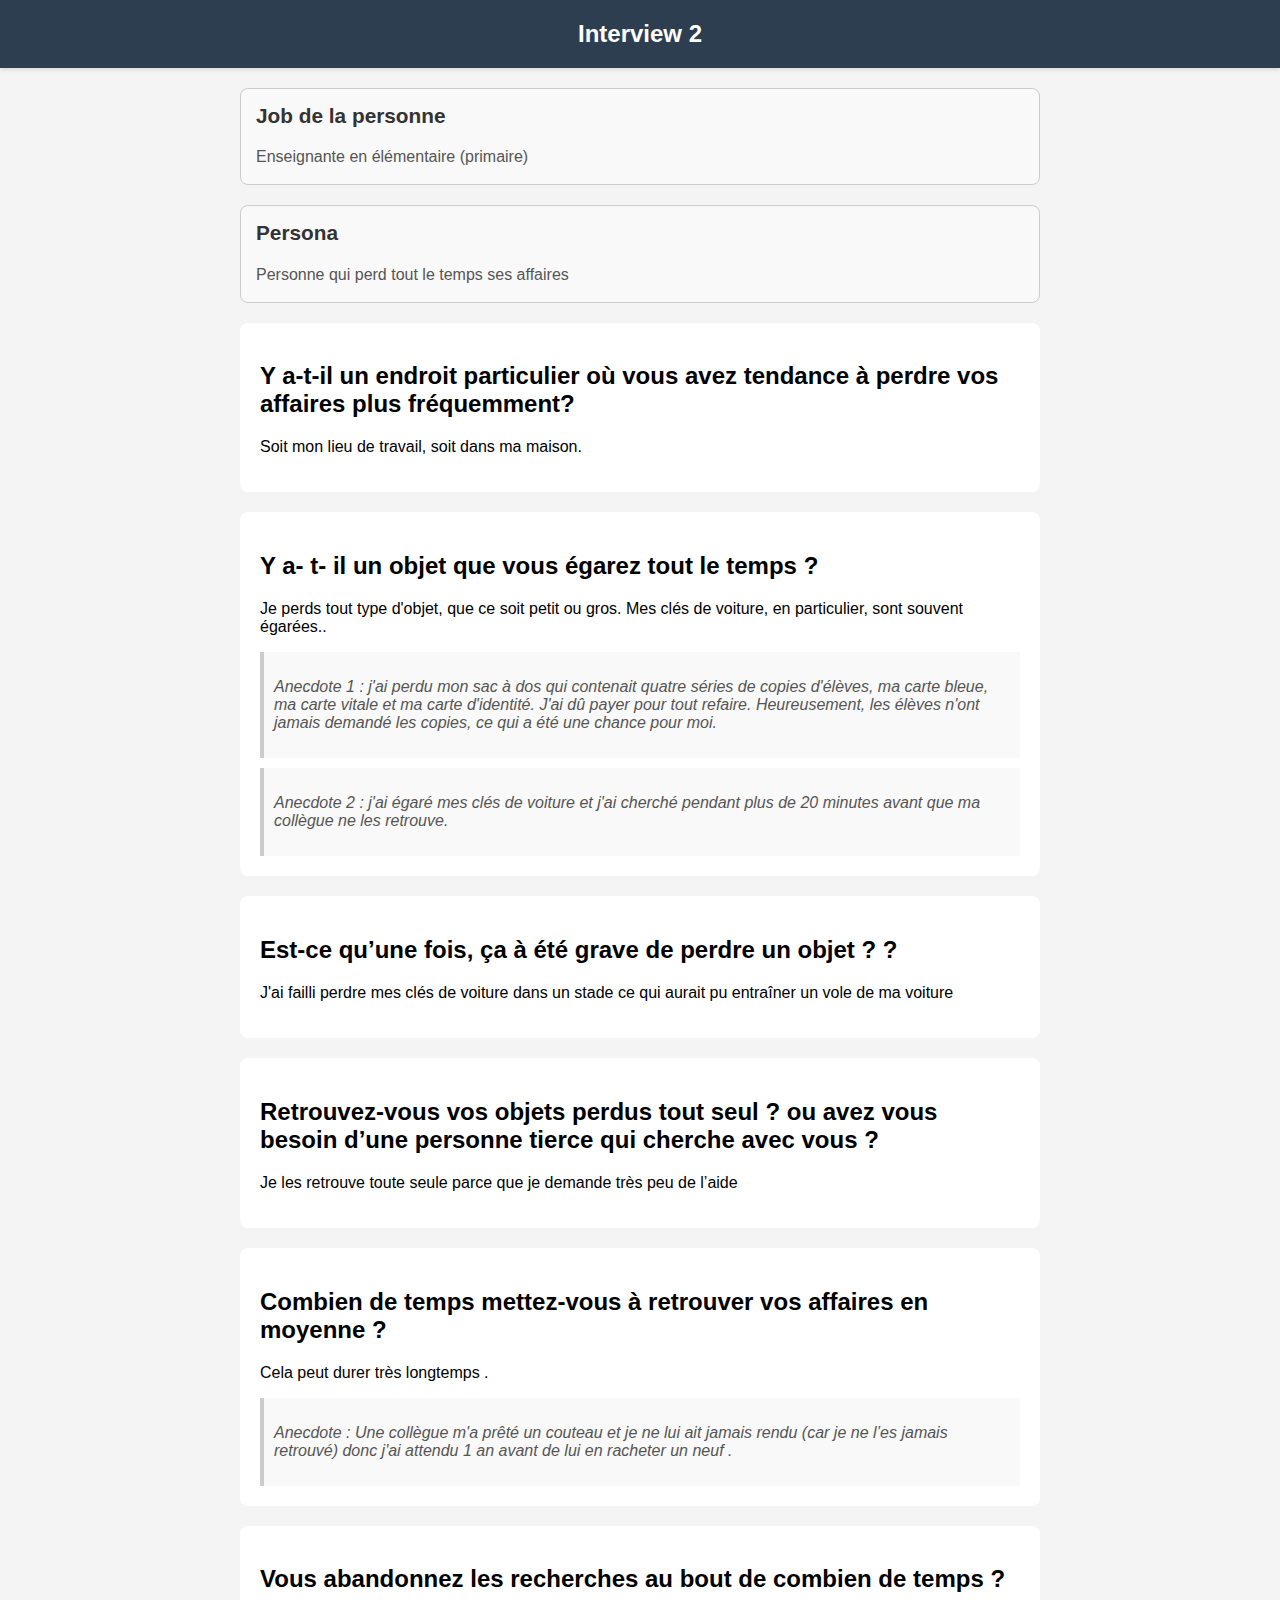
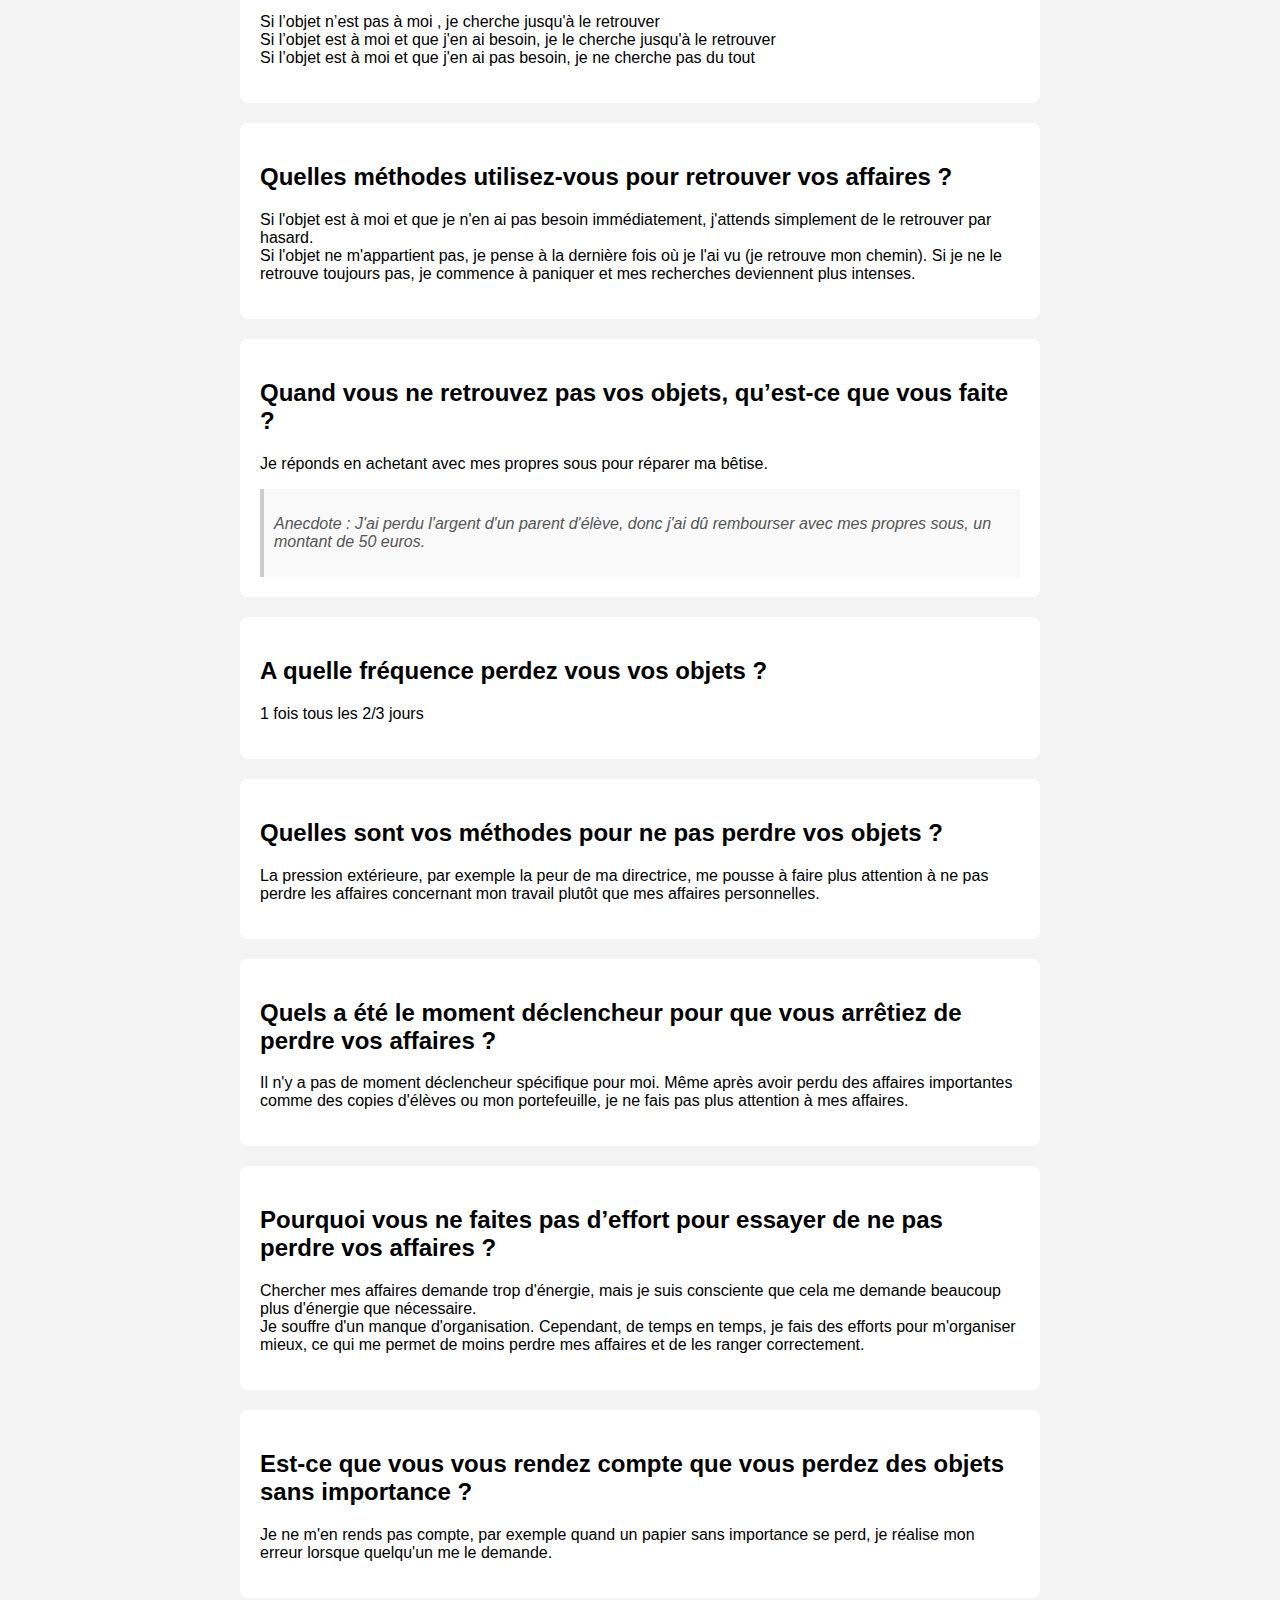
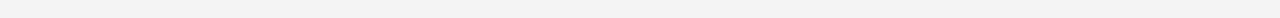
==== page3.html @ 9be54d7b "changement" ====
<!DOCTYPE html>
<html lang="fr">
<head>
    <meta charset="UTF-8">
    <meta name="viewport" content="width=device-width, initial-scale=1.0">
    <title>Interview 2</title>
    <link rel="stylesheet" href="style.css">
</head>
<body>

    <header>
        <h1>Interview 2</h1>
    </header>

    <main>
        <section class="info-section">
            <h2>Job de la personne</h2>
            <p>Enseignante en élémentaire (primaire)</p>
        </section>

        <section class="info-section">
            <h2>Persona</h2>
            <p>Personne qui perd tout le temps ses affaires</p>
        </section>

        <section>
            <h2>Y a-t-il un endroit particulier où vous avez tendance à perdre vos affaires plus fréquemment?</h2>
            <p>Soit mon lieu de travail, soit dans ma maison.</p>
        </section>

        <section>
            <h2>Y a- t- il un objet que vous égarez tout le temps ?
            </h2>
            <p>Je perds tout type d'objet, que ce soit petit ou gros. Mes clés de voiture, en particulier, sont souvent égarées..</p>
            <div class="anecdote">
                <p>Anecdote 1 :  j'ai perdu mon sac à dos qui contenait quatre séries de copies d'élèves, ma carte bleue, ma carte vitale et ma carte d'identité. J'ai dû payer pour tout refaire. Heureusement, les élèves n'ont jamais demandé les copies, ce qui a été une chance pour moi.</p>
            </div>
            <div class="anecdote">
                <p>Anecdote 2 :  j'ai égaré mes clés de voiture et j'ai cherché pendant plus de 20 minutes avant que ma collègue ne les retrouve.</p>
            </div>
        </section>

        <section>
            <h2>Est-ce qu’une fois, ça à été grave de perdre un objet ? ?
            </h2>
            <p> J'ai failli perdre mes clés de voiture dans un stade ce qui aurait pu entraîner un vole de ma voiture</p>
        </section>

        <section>
            <h2>Retrouvez-vous vos objets perdus tout seul ? ou avez vous besoin d’une personne tierce qui cherche avec vous ?</h2>
            <p>Je les retrouve toute seule parce que je demande très peu de l’aide
            </p>
            
        </section>

        <section>
            <h2>Combien de temps mettez-vous à retrouver vos affaires en moyenne ? </h2>
            <p> Cela peut durer très longtemps .</p>
            <div class="anecdote">
                <p>Anecdote :  Une collègue m'a prêté un couteau et je ne lui ait jamais rendu (car je ne l’es jamais retrouvé) donc j'ai attendu 1 an avant de lui en racheter un neuf . 

                </p>
            </div>
        </section>

        <section>
            <h2>Vous abandonnez les recherches au bout de combien de temps ?</h2>
            <p>Si l’objet n’est pas à moi , je cherche jusqu'à le retrouver
                <br>Si l’objet est à moi et que j'en ai besoin, je le cherche jusqu'à le retrouver
                <br>Si l’objet est à moi et que j'en ai pas besoin, je ne cherche pas du tout
                
            </p>
            
        </section>

        <section>
            <h2>Quelles méthodes utilisez-vous pour retrouver vos affaires ?</h2>
            <p>Si l'objet est à moi et que je n'en ai pas besoin immédiatement, j'attends simplement de le retrouver par hasard.
                <br>
                Si l'objet ne m'appartient pas, je pense à la dernière fois où je l'ai vu (je retrouve mon chemin). Si je ne le retrouve toujours pas, je commence à paniquer et mes recherches deviennent plus intenses.</p>
        </section>

        <section>
            <h2>Quand vous ne retrouvez pas vos objets, qu’est-ce que vous faite ?</h2>
            <p>Je réponds en achetant avec mes propres sous pour réparer ma bêtise.</p>
        
            <div class="anecdote">
                <p>Anecdote : J'ai perdu l'argent d'un parent d'élève, donc j'ai dû rembourser avec mes propres sous, un montant de 50 euros.
                </p>
            </div>
        </section>

        <section>
            <h2>A quelle fréquence perdez vous vos objets ?</h2>
            <p> 1 fois tous les 2/3 jours</p>
        </section>

        <section>
            <h2>Quelles sont vos méthodes pour ne pas perdre vos objets ? </h2>
            <p>La pression extérieure, par exemple la peur de ma directrice, me pousse à faire plus attention à ne pas perdre les affaires concernant mon travail plutôt que mes affaires personnelles.</p>
        </section>

        <section>
            <h2>Quels a été le moment déclencheur pour que vous arrêtiez de perdre vos affaires ? </h2>
            <p>Il n'y a pas de moment déclencheur spécifique pour moi. Même après avoir perdu des affaires importantes comme des copies d'élèves ou mon portefeuille, je ne fais pas plus attention à mes affaires.</p>
        </section>
        
        <section>
            <h2>Pourquoi vous ne faites pas d’effort pour essayer de ne pas perdre vos affaires ?</h2>
            <p>Chercher mes affaires demande trop d'énergie, mais je suis consciente que cela me demande beaucoup plus d'énergie que nécessaire.
                <br>
                Je souffre d'un manque d'organisation. Cependant, de temps en temps, je fais des efforts pour m'organiser mieux, ce qui me permet de moins perdre mes affaires et de les ranger correctement. </p>
        </section>

        <section>
            <h2>Est-ce que vous vous rendez compte que vous perdez des objets sans importance ? </h2>
            <p>Je ne m'en rends pas compte, par exemple quand un papier sans importance se perd, je réalise mon erreur lorsque quelqu'un me le demande.</p>
        </section>
        
        </section>
        

    </main>

    <!-- <footer>
        <p>&copy; 2024 Mon Blog. Tous droits réservés.</p>
    </footer> -->

</body>
</html>
---- style.css ----
body {
    font-family: Arial, sans-serif;
    margin: 0;
    padding: 0;
    background-color: #f4f4f4;
}

header {
    background-color: #2c3e50; /* Un bleu plus sombre */
    color: white;
    text-align: center;
    padding: 20px 0;
    box-shadow: 0px 2px 4px rgba(0, 0, 0, 0.1); /* Ajouter une ombre légère */
}

h1 {
    margin: 0;
    font-size: 24px;
}

nav {
    background-color: #5D6D7E; /* Un bleu plus clair */
    padding: 10px;
    text-align: center;
}

nav a {
    color: white;
    text-decoration: none;
    padding: 8px 16px;
    margin: 0 8px;
    border-radius: 5px; /* Ajouter des coins arrondis */
    transition: background-color 0.3s; /* Ajouter une transition de couleur de fond */
}

nav a:hover {
    background-color: #283747; /* Un bleu plus vif au survol */
}

main {
    padding: 20px;
}


#accueil {
    justify-content: center;
    align-items: center;
    padding: 20px;
}

#accueil idee {
    background-color: #f9f9f9;
    border-radius: 8px;
    padding: 20px;
    max-width: 600px;
    box-shadow: 0 0 10px rgba(0, 0, 0, 0.1);
    display: flex;
}

#accueil idee img {
    width: 150px;
    height: 150px;
    border-radius: 50%;
    margin-right: 20px;
}



#accueil idee p {
    color: #555; /* Couleur du texte */
    font-size: 1.1em; /* Taille de police du texte */
    line-height: 1.5; /* Hauteur de ligne pour un meilleur espacement */
}

#accueil p1 {
    color: #777; /* Couleur du texte des créateurs */
    font-style: italic; /* Style italic pour les créateurs */
    position: absolute; /* Position absolue pour placer le texte en bas */
    bottom: 10px; /* Espacement en bas de la page */
    left: 50%; /* Aligner horizontalement le texte */
    transform: translateX(-50%); /* Décaler horizontalement de -50% de la largeur du conteneur */
}

#interviews interview {
    
    flex: 1 0 300px; /* Répartir l'espace disponible de manière équitable, avec une largeur minimale de 300px */
    background-color: white; /* Couleur de fond */
    border-radius: 8px; /* Coins arrondis */
    padding: 20px; /* Espacement interne */
    gap : 20px;
    margin-bottom: 20px; /* Marge inférieure */
    display: flex; /* Utiliser le modèle de boîte flexible */
    flex-direction: column; /* Organiser les éléments verticalement */
    

}

#interviews interview h2 {
    color: #333; /* Couleur du titre */
    font-size: 1.2em; /* Taille du titre */
    margin-top: 0; /* Supprimer la marge supérieure */
}

#interviews interview a {
    color: #007bff; /* Couleur du lien */
    text-decoration: none; /* Supprimer le soulignement par défaut */
}

#interviews interview a:hover {
    text-decoration: underline; /* Ajouter un soulignement au survol */
}



#personas persona {
    flex: 1 0 250px; /* Répartir l'espace disponible de manière équitable, avec une largeur minimale de 300px */
    background-color: white; /* Couleur de fond */
    border-radius: 8px; /* Coins arrondis */
    padding: 20px; /* Espacement interne */
    gap : 20px;
    margin-bottom: 10px; /* Marge inférieure */
    display: flex; /* Utiliser le modèle de boîte flexible */
    flex-direction: column; /* Organiser les éléments verticalement */
}

#personas persona h2 {
    color: #333;
    font-size: 1.2em;
    margin-top: 0;
}

#personas persona p {
    color: #555;
    font-size: 1em;
}


#personas persona img {
    width: 100px; /* Largeur de l'image */
    height: 100px; /* Hauteur de l'image */
    border-radius: 50%; /* Pour rendre l'image circulaire */
    margin-bottom: 5px; /* Espacement en bas de l'image */
    border : 2px solid #333; /* Ajouter une bordure */
}

.info {
    background-color: #f9f9f9;
    border-left: 4px solid #ccc;
    padding: 10px; /* Ajustement pour le padding */
    margin-top: 5px;
}

.info ul {
    margin: 0; /* Supprimer la marge par défaut de la liste */
    padding-left: 20px; /* Ajouter un décalage à gauche pour les éléments de liste */
}

.info li {
    color: #555;
    font-style: italic;
    list-style-type: disc; /* Utiliser des puces pour chaque élément de liste */
}


.citation p {
    font-style: italic;
}


footer {
    background-color: #333;
    color: white;
    text-align: center;
    padding: 10px;
    position: fixed;
    bottom: 0;
    width: 100%;
}



idee {
    text-align: center; /* Centre le texte dans la section idee */
    padding: 20px;
    margin: 20px 0;
    border-radius: 8px;  
}

idee h2 {
    color: #333; /* Couleur du texte pour le titre */
}

idee p {
    color: #555; /* Couleur du texte pour le paragraphe */
}



h1 {
    margin: 0;
}

main {
    max-width: 800px;
    margin: 20px auto;
    padding: 0 20px;
}

section {
    background-color: white;
    border-radius: 8px;
    margin-bottom: 20px;
    padding: 20px;
}

.info-section {
    background-color: #f9f9f9;
    border: 1px solid #ccc;
    padding: 15px;
}

.info-section h2 {
    color: #333;
    font-size: 1.3em;
    margin-top: 0;
}

.info-section p {
    color: #555;
    font-size: 1em;
    margin-bottom: 0;
    line-height: 1.5;

    
}

footer {
    background-color: #333;
    color: white;
    text-align: center;
    padding: 10px 0;
    position: fixed;
    bottom: 0;
    width: 100%;
}


.anecdote {
    background-color: #f9f9f9;
    border-left: 4px solid #ccc;
    padding: 10px;
    margin-top: 10px;
}

.anecdote p {
    color: #555;
    font-style: italic;
}


#Brainstorming {
    width: 700px; /* Largeur souhaitée de la div */
    height: 700px; /* Hauteur souhaitée de la div */
    overflow: hidden; /* Cache tout ce qui dépasse de la div */
}

#Brainstorming img {
    width: 80%; /* Utilise toute la largeur disponible */
    height: auto; /* Ajuste la hauteur de manière proportionnelle */
    display: block; /* Assurez-vous que l'image est traitée comme un élément de bloc */
}

#Brainstorming idee_br {
    flex: 1 0 200px; /* Répartir l'espace disponible de manière équitable, avec une largeur minimale de 300px */
    background-color: white; /* Couleur de fond */
    border-radius: 8px; /* Coins arrondis */
    padding: 20px; /* Espacement interne */
    gap : 20px;
    margin-bottom: 10px; /* Marge inférieure */
    display: flex; /* Utiliser le modèle de boîte flexible */
    flex-direction: column; /* Organiser les éléments verticalement */
    
}

#Brainstorming idee_br h3 {
    color: #333; /* Couleur du texte */
    font-size: 18px; /* Taille de police */
}

#Brainstorming idee_br p {
    color: #666; /* Couleur du texte */
    font-size: 16px; /* Taille de police */
    margin-top: 5px; /* Espace supplémentaire en haut */
}




#videos {
    
    justify-content: center; /* Centrer horizontalement */
    align-items: center; /* Centrer verticalement */
    flex-direction: column; /* Aligner les éléments verticalement */
    text-align: center; /* Centrer le texte */
}

#videos video {
    width: 480px; /* Largeur de la vidéo */
    height: 300px; /* Hauteur de la vidéo */
}
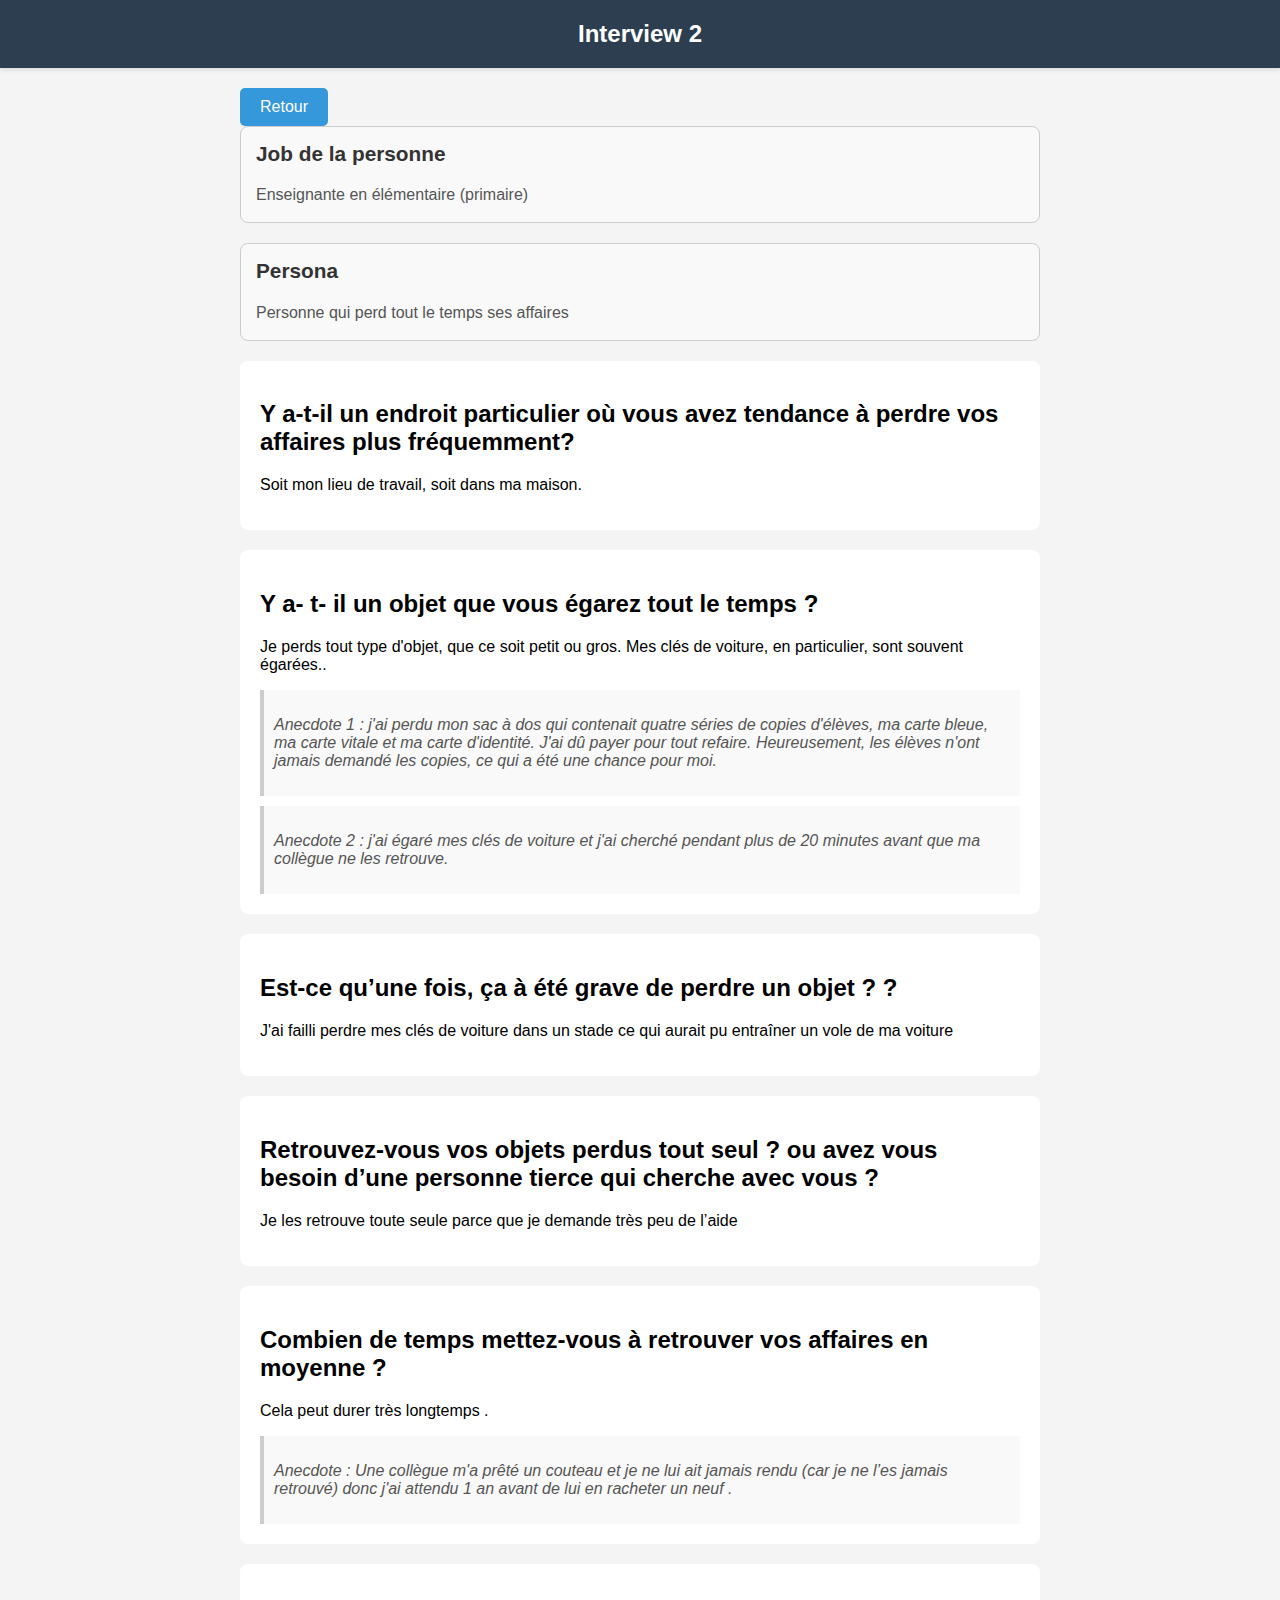
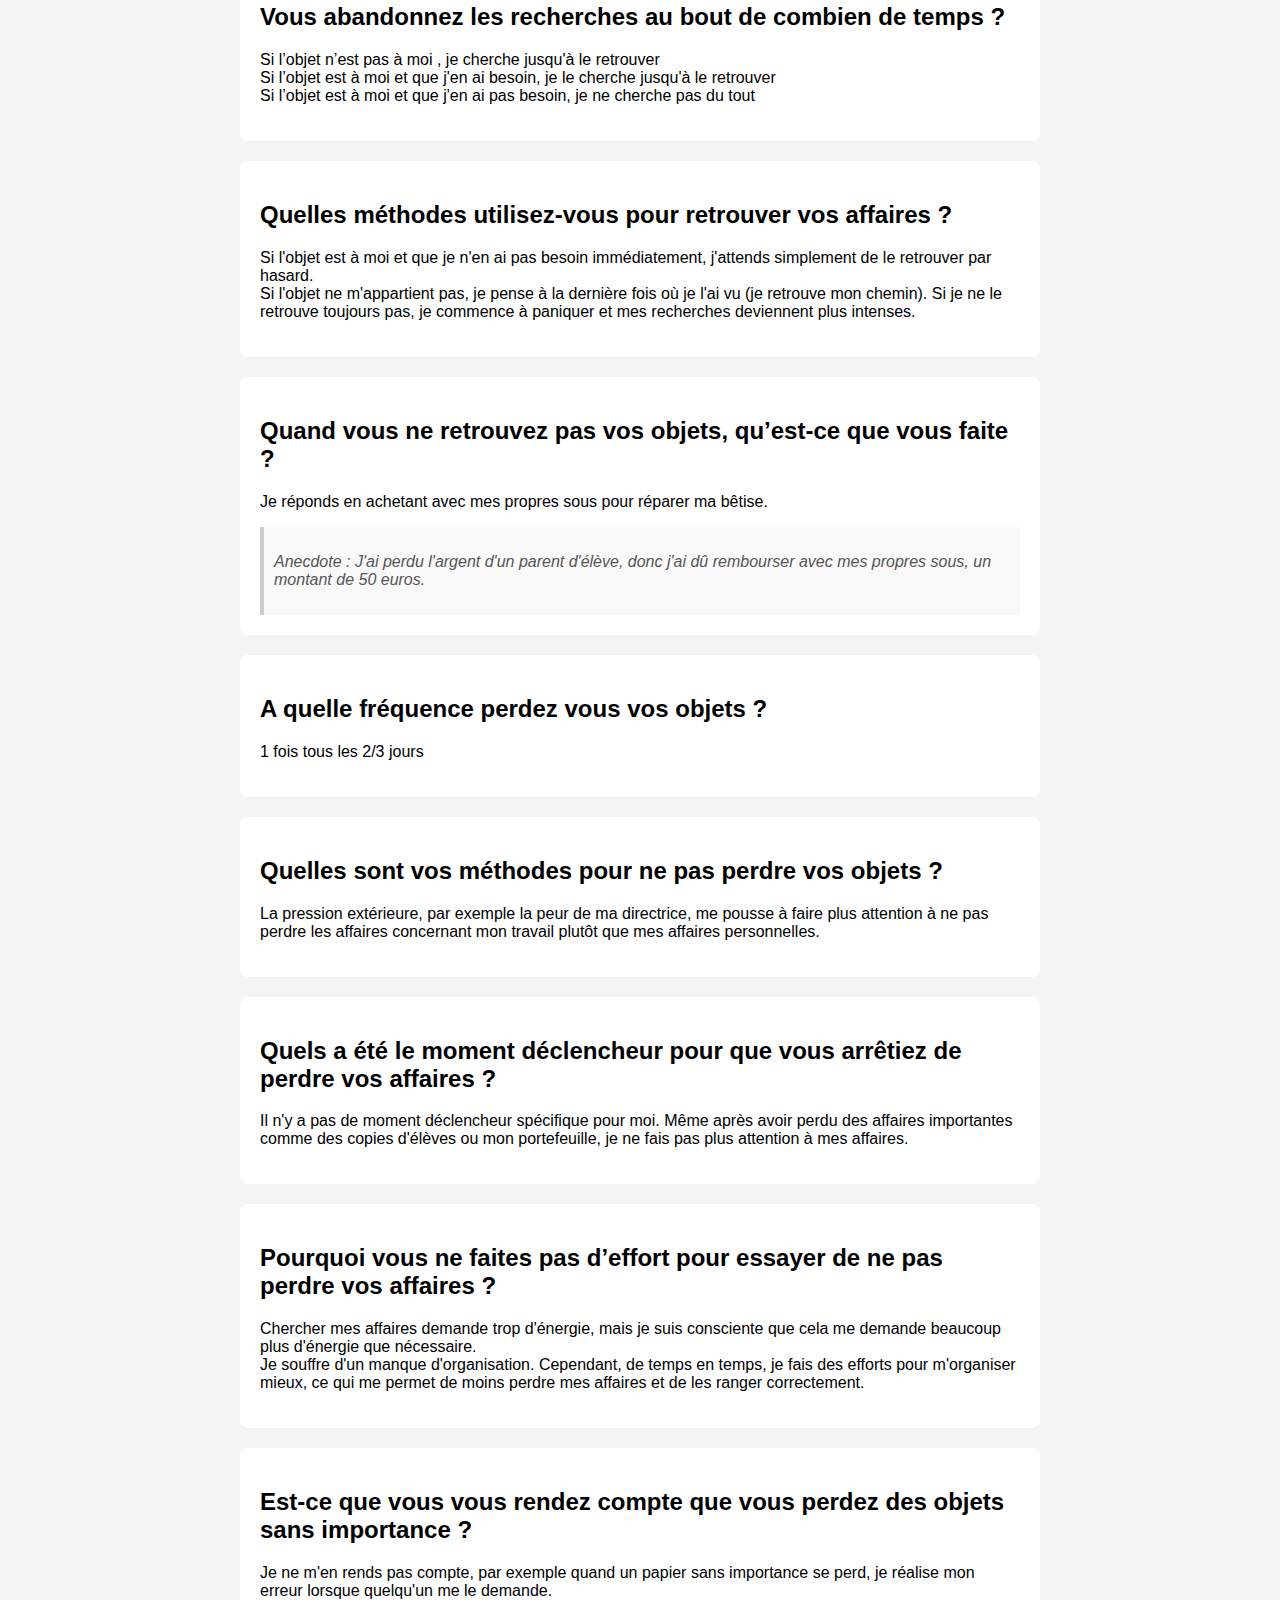
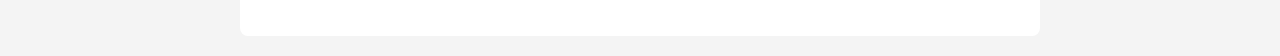
==== commit 2787bc15: "ajout bouton retour ++++" ====
--- a/page3.html
+++ b/page3.html
@@ -13,6 +13,9 @@
     </header>
 
     <main>
+        <div class="retour">
+            <a href="#" onclick="history.go(-1);">Retour</a>
+        </div>
         <section class="info-section">
             <h2>Job de la personne</h2>
             <p>Enseignante en élémentaire (primaire)</p>
--- a/style.css
+++ b/style.css
@@ -41,6 +41,24 @@
     padding: 20px;
 }
 
+.retour {
+    text-align: start;
+}
+
+.retour a {
+    display: inline-block;
+    padding: 10px 20px;
+    text-decoration: none;
+    text-align: start;
+    background-color: #3498db;
+    color: #fff;
+    border-radius: 5px;
+    transition: background-color 0.3s ease;
+}
+
+.retour a:hover {
+    background-color: #2980b9;
+}
 
 #accueil {
     justify-content: center;
@@ -110,7 +128,26 @@
     text-decoration: underline; /* Ajouter un soulignement au survol */
 }
 
-
+#scenarios scenario {
+    
+    flex: 1 0 300px; /* Répartir l'espace disponible de manière équitable, avec une largeur minimale de 300px */
+    background-color: white; /* Couleur de fond */
+    border-radius: 8px; /* Coins arrondis */
+    padding: 20px; /* Espacement interne */
+    gap : 20px;
+    margin-bottom: 20px; /* Marge inférieure */
+    display: flex; /* Utiliser le modèle de boîte flexible */
+    flex-direction: column; /* Organiser les éléments verticalement */
+    
+
+}
+
+#scenarios scenario h2 {
+    color: #333; /* Couleur du titre */
+    font-size: 1.2em; /* Taille du titre */
+    margin-top: 0; /* Supprimer la marge supérieure */
+    text-decoration: underline;
+}
 
 #personas persona {
     flex: 1 0 250px; /* Répartir l'espace disponible de manière équitable, avec une largeur minimale de 300px */
@@ -294,6 +331,19 @@
 }
 
 
+#sketchs {
+    width: 700px; /* Largeur souhaitée de la div */
+    height: 700px; /* Hauteur souhaitée de la div */
+    
+}
+
+#sketchs img {
+    width: 80%; /* Utilise toute la largeur disponible */
+    height: auto; /* Ajuste la hauteur de manière proportionnelle */
+    display: block; /* Assurez-vous que l'image est traitée comme un élément de bloc */
+}
+
+
 
 
 #videos {
